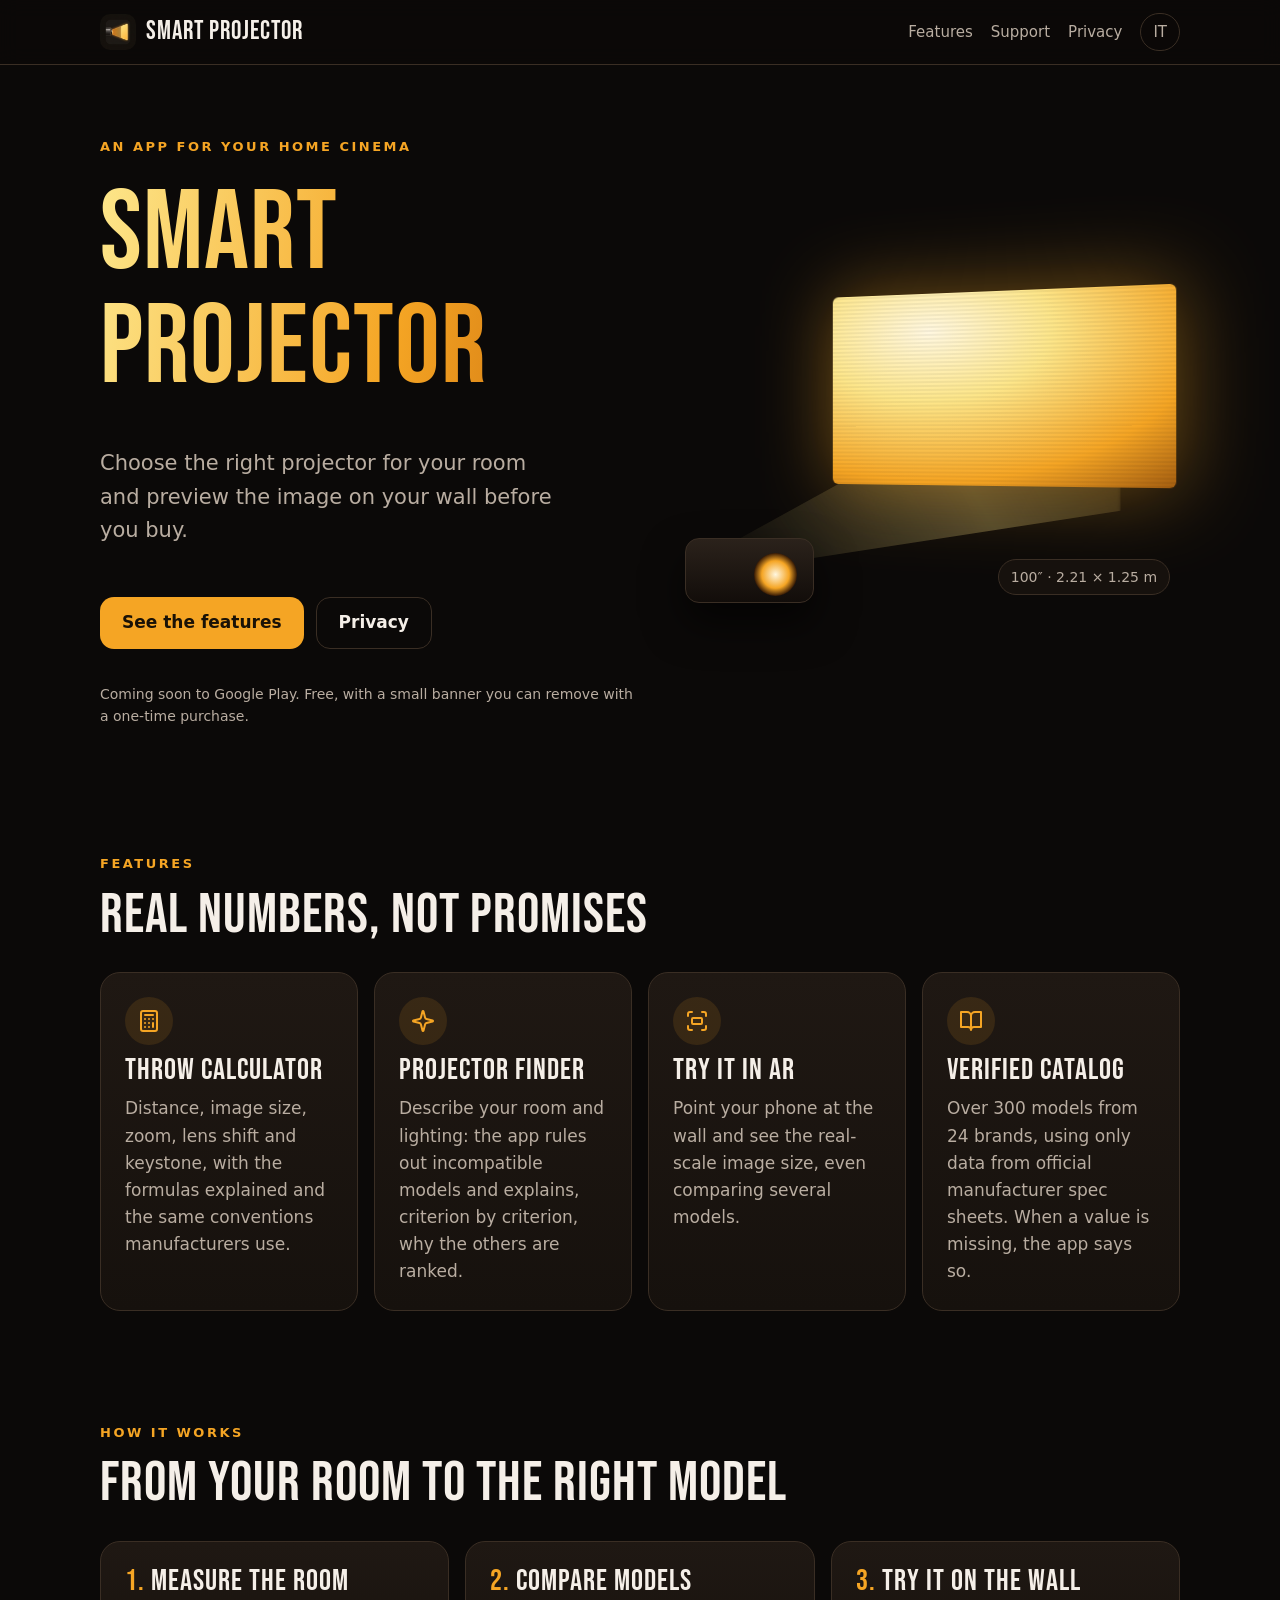
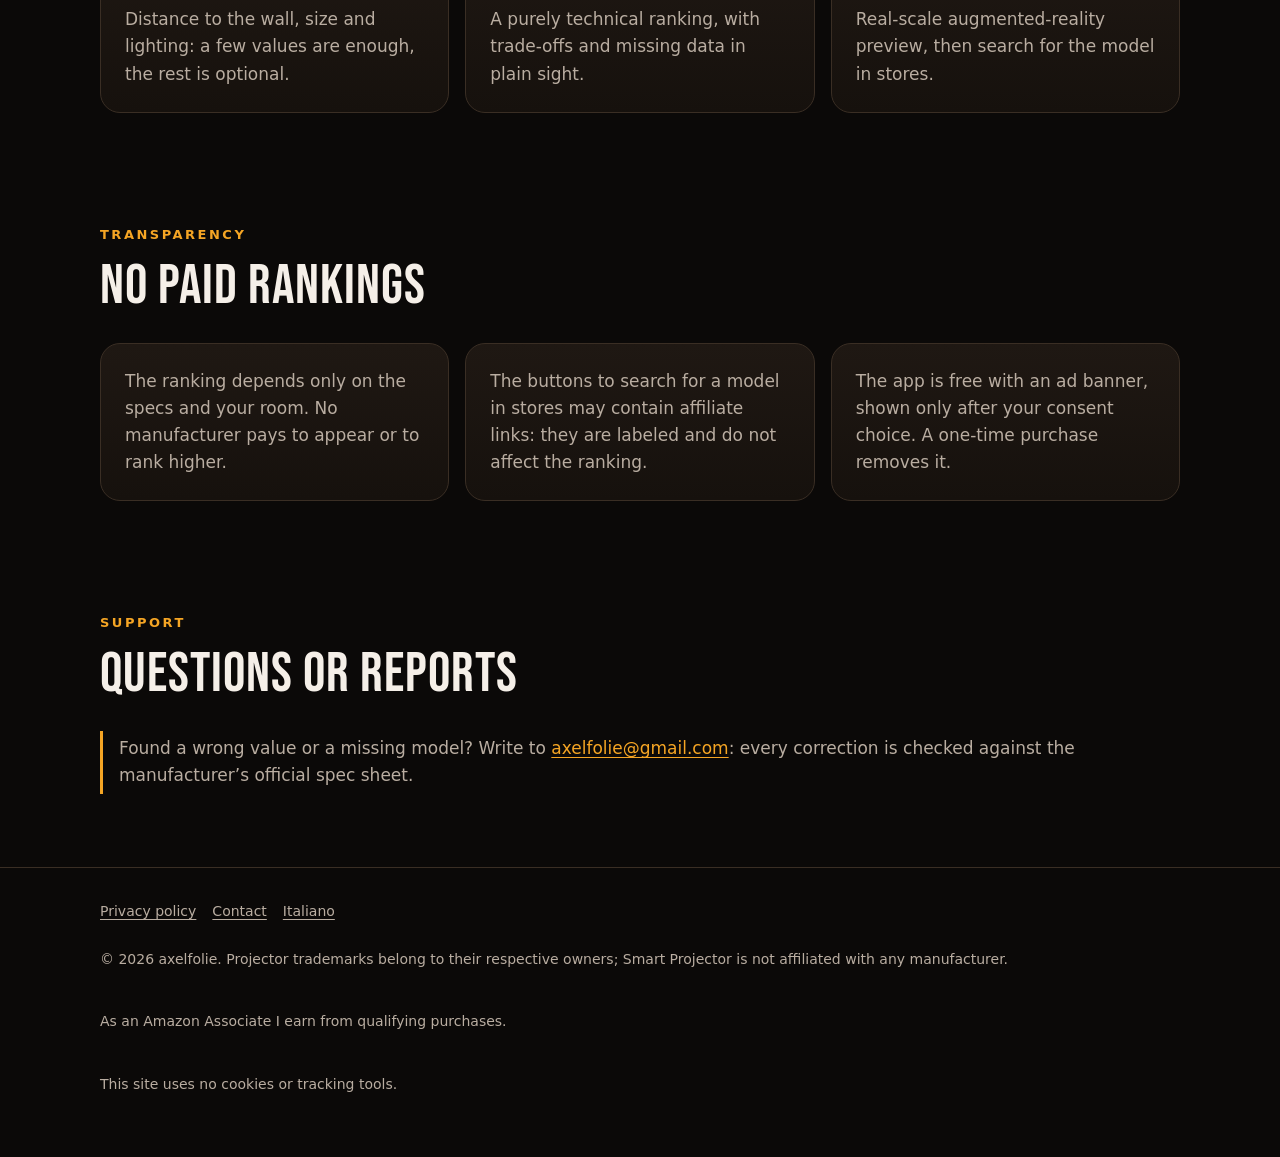
==== en/index.html @ 02530679 "Add files via upload" ====
<!doctype html>
<html lang="en">
<head>
  <meta charset="utf-8" />
  <meta name="viewport" content="width=device-width, initial-scale=1" />
  <title>Smart Projector – choose and preview the right projector</title>
  <meta name="description" content="An app to choose the right projector for your room: verifiable optical calculations, a catalog based on official spec sheets and an augmented-reality preview on your wall." />
  <meta name="theme-color" content="#0b0908" />
  <link rel="icon" href="../favicon.png" />
  <link rel="alternate" hreflang="it" href="../" />
  <link rel="stylesheet" href="../assets/style.css" />
</head>
<body>
  <header class="top">
    <div class="wrap">
      <a class="brand" href="./"><img src="../assets/icon-256.png" alt="" width="36" height="36" /><span>Smart Projector</span></a>
      <nav class="nav" aria-label="Main">
        <a class="hide-sm" href="#features">Features</a>
        <a class="hide-sm" href="#support">Support</a>
        <a href="privacy.html">Privacy</a>
        <a class="lang" href="../" hreflang="it" lang="it">IT</a>
      </nav>
    </div>
  </header>

  <main>
    <section class="hero">
      <div class="wrap">
        <div class="hero-copy">
          <span class="eyebrow">An app for your home cinema</span>
          <h1 class="gradient">Smart Projector</h1>
          <p class="lead">Choose the right projector for your room and preview the image on your wall before you buy.</p>
          <div class="cta">
            <a class="btn btn-primary" href="#features">See the features</a>
            <a class="btn btn-ghost" href="privacy.html">Privacy</a>
          </div>
          <p class="soon">Coming soon to Google Play. Free, with a small banner you can remove with a one-time purchase.</p>
        </div>
        <div class="stage" aria-hidden="true">
          <div class="beam"></div>
          <div class="screen"></div>
          <div class="projector"></div>
          <div class="label">100″ · 2.21 × 1.25 m</div>
        </div>
      </div>
    </section>

    <section id="features">
      <div class="wrap">
        <div class="section-head">
          <span class="eyebrow">Features</span>
          <h2>Real numbers, not promises</h2>
        </div>
        <div class="grid">
          <article class="card">
            <div class="icon"><svg viewBox="0 0 24 24" fill="none" stroke="currentColor" stroke-width="2" stroke-linecap="round" stroke-linejoin="round" aria-hidden="true"><rect width="16" height="20" x="4" y="2" rx="2"/><line x1="8" x2="16" y1="6" y2="6"/><path d="M16 10h.01M12 10h.01M8 10h.01M12 14h.01M8 14h.01M12 18h.01M8 18h.01M16 14v4"/></svg></div>
            <h3>Throw calculator</h3>
            <p>Distance, image size, zoom, lens shift and keystone, with the formulas explained and the same conventions manufacturers use.</p>
          </article>
          <article class="card">
            <div class="icon"><svg viewBox="0 0 24 24" fill="none" stroke="currentColor" stroke-width="2" stroke-linecap="round" stroke-linejoin="round" aria-hidden="true"><path d="M9.937 15.5A2 2 0 0 0 8.5 14.063l-6.135-1.582a.5.5 0 0 1 0-.962L8.5 9.936A2 2 0 0 0 9.937 8.5l1.582-6.135a.5.5 0 0 1 .963 0L14.063 8.5A2 2 0 0 0 15.5 9.937l6.135 1.581a.5.5 0 0 1 0 .964L15.5 14.063a2 2 0 0 0-1.437 1.437l-1.582 6.135a.5.5 0 0 1-.963 0z"/></svg></div>
            <h3>Projector finder</h3>
            <p>Describe your room and lighting: the app rules out incompatible models and explains, criterion by criterion, why the others are ranked.</p>
          </article>
          <article class="card">
            <div class="icon"><svg viewBox="0 0 24 24" fill="none" stroke="currentColor" stroke-width="2" stroke-linecap="round" stroke-linejoin="round" aria-hidden="true"><path d="M3 7V5a2 2 0 0 1 2-2h2M17 3h2a2 2 0 0 1 2 2v2M21 17v2a2 2 0 0 1-2 2h-2M7 21H5a2 2 0 0 1-2-2v-2"/><rect width="10" height="6" x="7" y="9" rx="1"/></svg></div>
            <h3>Try it in AR</h3>
            <p>Point your phone at the wall and see the real-scale image size, even comparing several models.</p>
          </article>
          <article class="card">
            <div class="icon"><svg viewBox="0 0 24 24" fill="none" stroke="currentColor" stroke-width="2" stroke-linecap="round" stroke-linejoin="round" aria-hidden="true"><path d="M2 3h6a4 4 0 0 1 4 4v14a3 3 0 0 0-3-3H2zM22 3h-6a4 4 0 0 0-4 4v14a3 3 0 0 1 3-3h7z"/></svg></div>
            <h3>Verified catalog</h3>
            <p>Over 300 models from 24 brands, using only data from official manufacturer spec sheets. When a value is missing, the app says so.</p>
          </article>
        </div>
      </div>
    </section>

    <section>
      <div class="wrap">
        <div class="section-head">
          <span class="eyebrow">How it works</span>
          <h2>From your room to the right model</h2>
        </div>
        <div class="steps">
          <article class="card step">
            <h3>Measure the room</h3>
            <p>Distance to the wall, size and lighting: a few values are enough, the rest is optional.</p>
          </article>
          <article class="card step">
            <h3>Compare models</h3>
            <p>A purely technical ranking, with trade-offs and missing data in plain sight.</p>
          </article>
          <article class="card step">
            <h3>Try it on the wall</h3>
            <p>Real-scale augmented-reality preview, then search for the model in stores.</p>
          </article>
        </div>
      </div>
    </section>

    <section>
      <div class="wrap">
        <div class="section-head">
          <span class="eyebrow">Transparency</span>
          <h2>No paid rankings</h2>
        </div>
        <div class="grid">
          <div class="card"><p>The ranking depends only on the specs and your room. No manufacturer pays to appear or to rank higher.</p></div>
          <div class="card"><p>The buttons to search for a model in stores may contain affiliate links: they are labeled and do not affect the ranking.</p></div>
          <div class="card"><p>The app is free with an ad banner, shown only after your consent choice. A one-time purchase removes it.</p></div>
        </div>
      </div>
    </section>

    <section id="support">
      <div class="wrap">
        <div class="section-head">
          <span class="eyebrow">Support</span>
          <h2>Questions or reports</h2>
        </div>
        <p class="note">Found a wrong value or a missing model? Write to <a href="mailto:axelfolie@gmail.com">axelfolie@gmail.com</a>: every correction is checked against the manufacturer’s official spec sheet.</p>
      </div>
    </section>
  </main>

  <footer>
    <div class="wrap">
      <nav aria-label="Legal">
        <a href="privacy.html">Privacy policy</a>
        <a href="mailto:axelfolie@gmail.com">Contact</a>
        <a href="../" hreflang="it" lang="it">Italiano</a>
      </nav>
      <p>© 2026 axelfolie. Projector trademarks belong to their respective owners; Smart Projector is not affiliated with any manufacturer.</p>
      <p>As an Amazon Associate I earn from qualifying purchases.</p>
      <p>This site uses no cookies or tracking tools.</p>
    </div>
  </footer>
</body>
</html>
---- assets/style.css ----
/* Smart Projector — sito statico. Stessi colori e titoli dell'app (sala buia, luce ambra). */
@font-face {
  font-family: 'Bebas Neue';
  src: url('fonts/BebasNeue_400Regular.ttf') format('truetype');
  font-display: swap;
}

:root {
  --bg: #0b0908;
  --card: #16110d;
  --card-2: #1f1813;
  --text: #f5efe8;
  --muted: #b9ada1;
  --accent: #f5a524;
  --accent-2: #fde68a;
  --on-accent: #1a1206;
  --border: #3a2e24;
  --radius: 20px;
  --display: 'Bebas Neue', Impact, 'Arial Narrow', sans-serif;
  --body: system-ui, -apple-system, 'Segoe UI', Roboto, 'Helvetica Neue', Arial, sans-serif;
}

* { box-sizing: border-box; }
html { scroll-behavior: smooth; }
body {
  margin: 0;
  background: var(--bg);
  color: var(--text);
  font: 17px/1.6 var(--body);
  -webkit-font-smoothing: antialiased;
}
img { max-width: 100%; display: block; }
a { color: var(--accent); text-underline-offset: 3px; }
a:hover { color: var(--accent-2); }
:focus-visible { outline: 3px solid var(--accent-2); outline-offset: 3px; border-radius: 6px; }

.wrap { width: min(1080px, 100% - 32px); margin-inline: auto; }

/* Intestazione */
.top {
  position: sticky; top: 0; z-index: 10;
  background: rgba(11, 9, 8, 0.82);
  backdrop-filter: blur(10px);
  border-bottom: 1px solid var(--border);
}
.top .wrap { display: flex; align-items: center; justify-content: space-between; gap: 16px; min-height: 64px; }
.brand { display: flex; align-items: center; gap: 10px; color: var(--text); text-decoration: none; }
.brand img { width: 36px; height: 36px; border-radius: 10px; }
.brand span { font: 26px/1 var(--display); letter-spacing: 1px; }
.nav { display: flex; align-items: center; gap: 18px; font-size: 15px; }
.nav a { color: var(--muted); text-decoration: none; padding: 10px 0; }
.nav a:hover, .nav a[aria-current='page'] { color: var(--text); }
.lang { border: 1px solid var(--border); border-radius: 999px; padding: 6px 12px !important; }

/* Titoli */
.eyebrow { font-size: 13px; letter-spacing: 2.5px; text-transform: uppercase; color: var(--accent); font-weight: 600; }
h1, h2, h3 { font-family: var(--display); font-weight: 400; letter-spacing: 1px; line-height: 1.02; margin: 0; }
h1 { font-size: clamp(56px, 11vw, 112px); }
h2 { font-size: clamp(36px, 6vw, 56px); }
h3 { font-size: 30px; }
.gradient {
  background: linear-gradient(100deg, var(--accent-2), var(--accent) 55%, #c2650a);
  -webkit-background-clip: text; background-clip: text; color: transparent;
}
.lead { font-size: clamp(18px, 2.4vw, 21px); color: var(--muted); max-width: 34ch; }

/* Hero con fascio di luce */
.hero { position: relative; overflow: hidden; padding: 72px 0 56px; }
.hero .wrap { display: grid; gap: 40px; align-items: center; grid-template-columns: 1.1fr 1fr; }
.hero-copy { display: grid; gap: 20px; }
.cta { display: flex; flex-wrap: wrap; gap: 12px; margin-top: 8px; }
.btn {
  display: inline-flex; align-items: center; gap: 10px; min-height: 52px; padding: 0 22px;
  border-radius: 14px; font-weight: 600; text-decoration: none; cursor: pointer;
  transition: transform 160ms ease, background-color 160ms ease;
}
.btn-primary { background: var(--accent); color: var(--on-accent); }
.btn-primary:hover { background: var(--accent-2); color: var(--on-accent); transform: translateY(-1px); }
.btn-ghost { border: 1px solid var(--border); color: var(--text); }
.btn-ghost:hover { border-color: var(--accent); color: var(--text); }
.soon { font-size: 14px; color: var(--muted); }

.stage { position: relative; aspect-ratio: 4 / 3; perspective: 900px; }
.stage .screen {
  position: absolute; right: 2%; top: 10%; width: 70%; aspect-ratio: 16 / 9;
  border-radius: 6px;
  background: radial-gradient(120% 120% at 30% 20%, #fff7e0 0%, #fde68a 30%, #f5a524 65%, #7c3a06 100%);
  box-shadow: 0 0 80px rgba(245, 165, 36, 0.45);
  transform: rotateY(-14deg);
  animation: glow 4.5s ease-in-out infinite;
}
.stage .screen::after {
  content: ''; position: absolute; inset: 0; border-radius: inherit;
  background: repeating-linear-gradient(0deg, rgba(0,0,0,0.05) 0 2px, transparent 2px 4px);
}
.stage .beam {
  position: absolute; left: 6%; bottom: 14%; width: 82%; height: 70%;
  background: linear-gradient(60deg, rgba(253, 230, 138, 0.0) 0%, rgba(253, 230, 138, 0.28) 55%, rgba(245, 165, 36, 0.05) 100%);
  clip-path: polygon(0 92%, 100% 6%, 100% 76%, 0 100%);
  filter: blur(2px);
  animation: beam 4.5s ease-in-out infinite;
}
.stage .projector {
  position: absolute; left: 0; bottom: 6%; width: 26%; aspect-ratio: 2 / 1;
  border-radius: 14px; background: linear-gradient(180deg, #2b221b, #120d0a);
  border: 1px solid var(--border);
  box-shadow: 0 20px 40px rgba(0,0,0,0.6);
}
.stage .projector::after {
  content: ''; position: absolute; right: 12%; top: 22%; width: 34%; aspect-ratio: 1;
  border-radius: 50%;
  background: radial-gradient(circle, #fff7e0 0%, #f5a524 45%, #3b1d05 70%);
}
.stage .label {
  position: absolute; right: 2%; bottom: 8%; font-size: 14px; color: var(--muted);
  border: 1px solid var(--border); border-radius: 999px; padding: 6px 12px; background: var(--card);
}
@keyframes glow { 50% { box-shadow: 0 0 120px rgba(245, 165, 36, 0.65); } }
@keyframes beam { 50% { opacity: 0.7; } }

/* Sezioni */
section { padding: 56px 0; }
.section-head { display: grid; gap: 12px; margin-bottom: 28px; }
.grid { display: grid; gap: 16px; grid-template-columns: repeat(auto-fit, minmax(230px, 1fr)); }
.card {
  background: linear-gradient(180deg, var(--card-2), var(--card));
  border: 1px solid var(--border); border-radius: var(--radius); padding: 24px;
  display: grid; gap: 10px; align-content: start;
}
.card p { margin: 0; color: var(--muted); }
.icon {
  width: 48px; height: 48px; border-radius: 50%; display: grid; place-items: center;
  background: rgba(245, 165, 36, 0.12); color: var(--accent);
}
.icon svg { width: 24px; height: 24px; }
.steps { counter-reset: step; display: grid; gap: 16px; grid-template-columns: repeat(auto-fit, minmax(260px, 1fr)); }
.step { counter-increment: step; }
.step h3::before { content: counter(step) '. '; color: var(--accent); }
.note { border-left: 3px solid var(--accent); padding: 4px 0 4px 16px; color: var(--muted); }

/* Pagine di testo (privacy) */
.doc { padding: 48px 0 64px; }
.doc .wrap { max-width: 760px; }
.doc h1 { font-size: clamp(48px, 9vw, 80px); margin-bottom: 8px; }
.doc h2 { font-size: 34px; margin: 40px 0 12px; }
.doc p, .doc li { color: #e4dbd2; }
.doc ul { padding-left: 22px; }
.doc .updated { color: var(--muted); }
.doc table { width: 100%; border-collapse: collapse; font-size: 15px; margin: 12px 0; }
.doc th, .doc td { text-align: left; vertical-align: top; padding: 10px; border-bottom: 1px solid var(--border); }
.doc th { color: var(--accent); font-weight: 600; }

/* Piè di pagina */
footer { border-top: 1px solid var(--border); padding: 32px 0 48px; color: var(--muted); font-size: 14px; }
footer .wrap { display: grid; gap: 12px; }
footer nav { display: flex; flex-wrap: wrap; gap: 16px; }
footer a { color: var(--muted); }

@media (max-width: 820px) {
  .hero .wrap { grid-template-columns: 1fr; }
  .nav .hide-sm { display: none; }
}
@media (prefers-reduced-motion: reduce) {
  *, *::before, *::after { animation: none !important; transition: none !important; scroll-behavior: auto !important; }
}
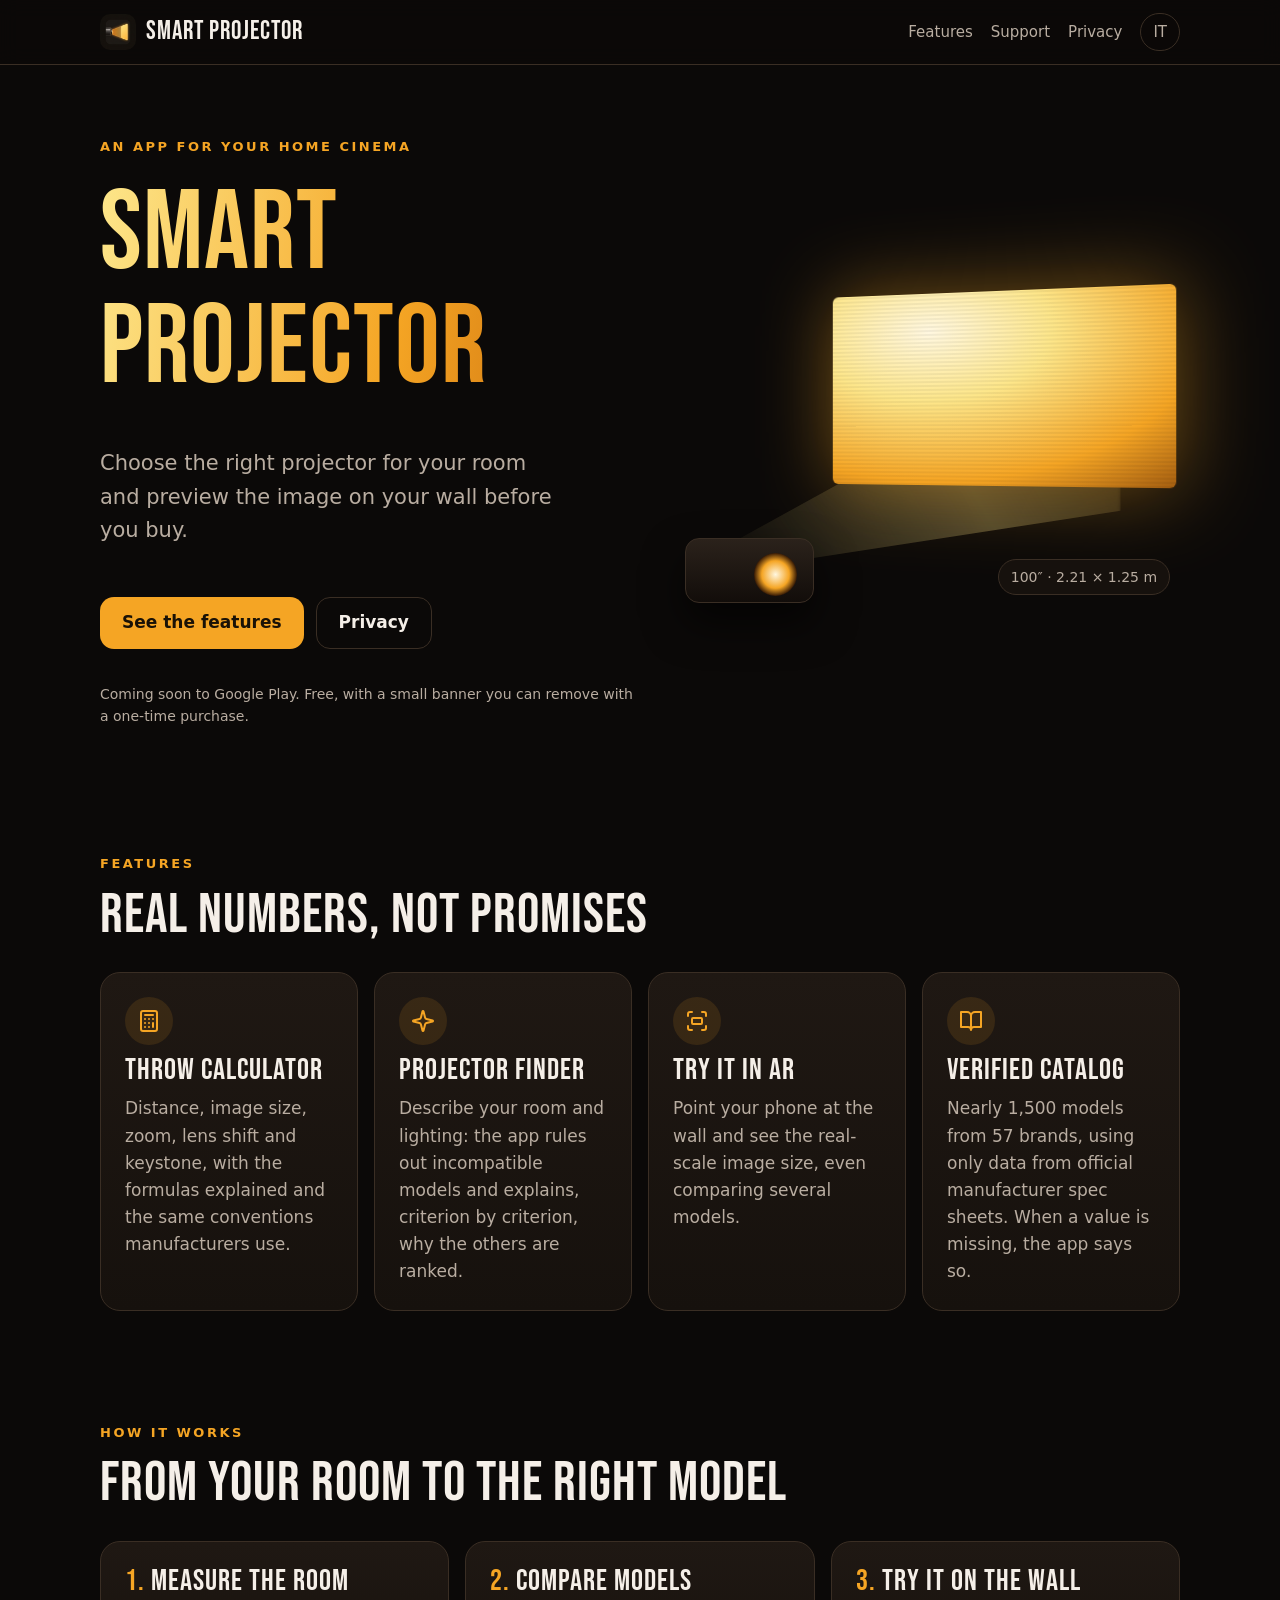
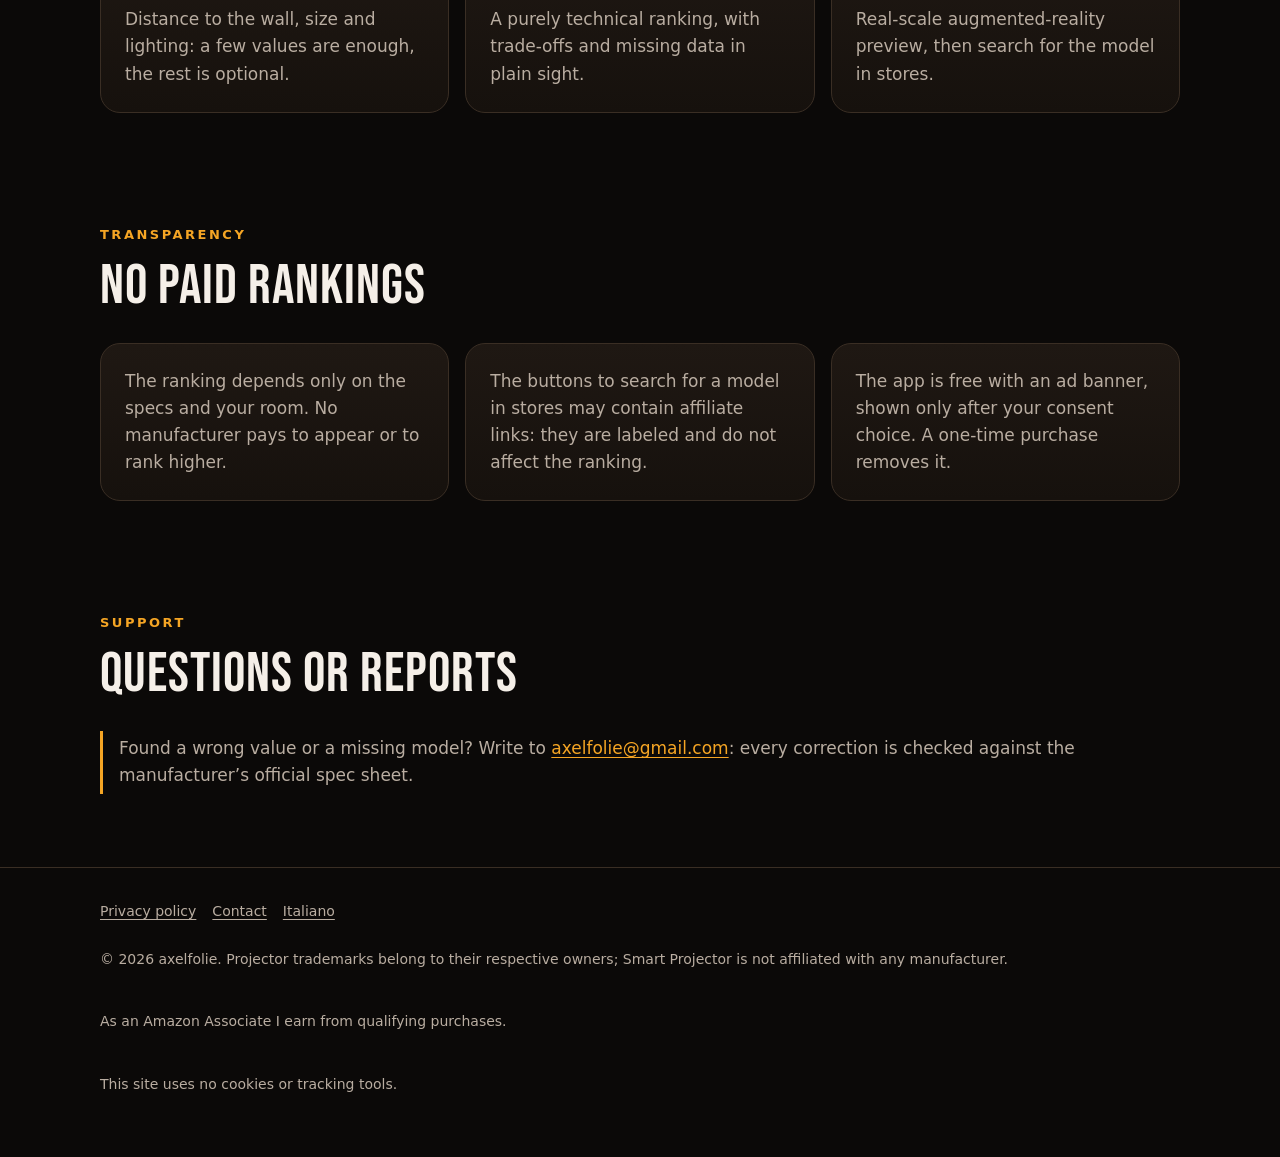
==== commit 8013384f: "Aggiorna il conteggio del catalogo: quasi 1.500 modelli di 57 marchi Co-Authored-By: Claude Opus 5.5" ====
--- a/en/index.html
+++ b/en/index.html
@@ -70,7 +70,7 @@
           <article class="card">
             <div class="icon"><svg viewBox="0 0 24 24" fill="none" stroke="currentColor" stroke-width="2" stroke-linecap="round" stroke-linejoin="round" aria-hidden="true"><path d="M2 3h6a4 4 0 0 1 4 4v14a3 3 0 0 0-3-3H2zM22 3h-6a4 4 0 0 0-4 4v14a3 3 0 0 1 3-3h7z"/></svg></div>
             <h3>Verified catalog</h3>
-            <p>Over 300 models from 24 brands, using only data from official manufacturer spec sheets. When a value is missing, the app says so.</p>
+            <p>Nearly 1,500 models from 57 brands, using only data from official manufacturer spec sheets. When a value is missing, the app says so.</p>
           </article>
         </div>
       </div>
